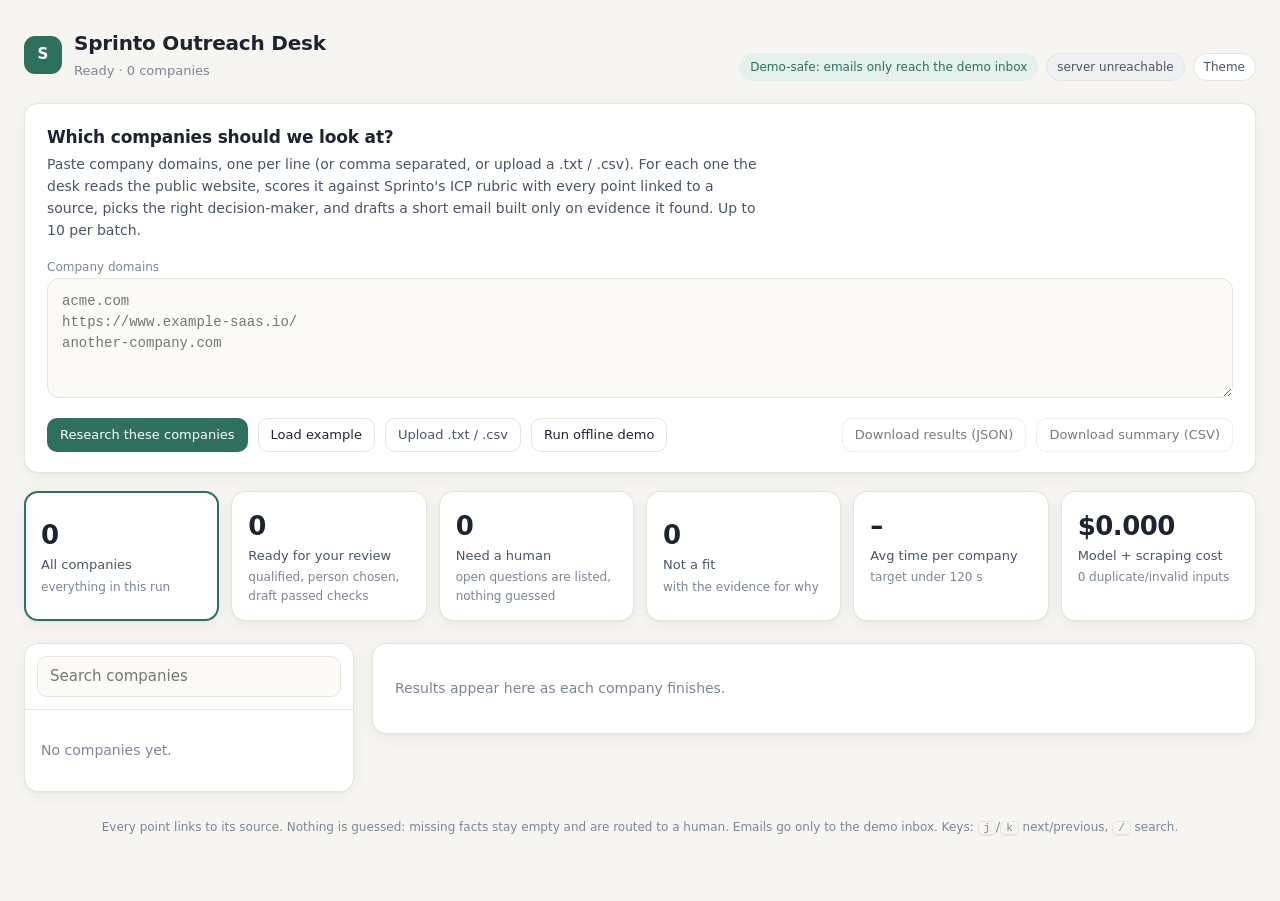
==== public/index.html @ 4448ebda "Web app for submission: FastAPI API + review desk UI, Vercel config, serverless-safe Gmail and Hunte" ====
<!doctype html>
<html lang="en">
<head>
<meta charset="utf-8">
<meta name="viewport" content="width=device-width, initial-scale=1">
<title>Sprinto Outreach Desk</title>
<meta name="description" content="Evidence-first cold outreach for Sprinto: qualify SaaS companies, find the decision-maker, draft a sourced email.">
<link rel="stylesheet" href="desk.css">
</head>
<body>
<div class="wrap">
  <header class="top">
    <div class="brand"><div class="mark" aria-hidden="true">S</div>
      <div><h1>Sprinto Outreach Desk</h1><p id="sub">Evidence-first prospecting for SOC 2 / ISO 27001 / GDPR automation</p></div></div>
    <div class="meta"><span class="tag safe">Demo-safe: emails only reach the demo inbox</span>
      <span class="tag" id="svc">checking services…</span>
      <button class="theme" id="theme" type="button">Theme</button></div>
  </header>

  <section class="intake" aria-labelledby="intake-h">
    <h2 id="intake-h">Which companies should we look at?</h2>
    <p class="lead">Paste company domains, one per line (or comma separated, or upload a .txt / .csv). For each one the desk reads
      the public website, scores it against Sprinto's ICP rubric with every point linked to a source, picks the right
      decision-maker, and drafts a short email built only on evidence it found. Up to <span id="maxd">10</span> per batch.</p>
    <label for="domains" class="small">Company domains</label>
    <textarea id="domains" spellcheck="false" placeholder="acme.com&#10;https://www.example-saas.io/&#10;another-company.com"></textarea>
    <div class="controls">
      <button class="btn primary" type="button" id="run">Research these companies</button>
      <button class="btn" type="button" id="example">Load example</button>
      <label class="file btn" for="file">Upload .txt / .csv<input id="file" type="file" accept=".txt,.csv,text/plain,text/csv" hidden></label>
      <button class="btn" type="button" id="demo" title="Fictional fixture companies, recorded model output: zero API calls">Run offline demo</button>
      <span style="flex:1"></span>
      <button class="btn" type="button" id="dl-json" disabled>Download results (JSON)</button>
      <button class="btn" type="button" id="dl-csv" disabled>Download summary (CSV)</button>
    </div>
    <div class="progress" id="progress"><div></div></div>
    <div class="notice" id="notice" role="status"></div>
  </section>

  <section class="cards" id="cards" aria-label="Summary"></section>
  <div class="layout">
    <nav class="list" aria-label="Companies">
      <div class="search"><input id="q" type="search" placeholder="Search companies" aria-label="Search companies"></div>
      <div id="items"></div>
    </nav>
    <main class="detail" id="detail" aria-live="polite"></main>
  </div>
  <footer>Every point links to its source. Nothing is guessed: missing facts stay empty and are routed to a human.
    Emails go only to the demo inbox. Keys: <span class="kbd">j</span>/<span class="kbd">k</span> next/previous,
    <span class="kbd">/</span> search.</footer>
</div>
<script src="desk.js"></script>
<script src="app.js"></script>
</body>
</html>
---- public/desk.css ----
:root{
  --bg:#f7f5f1; --panel:#ffffff; --panel-2:#fbfaf7; --ink:#1d2430; --ink-2:#4a5565; --ink-3:#7c8695;
  --line:#e8e4dc; --line-2:#f0ede7; --accent:#2f6f5e; --accent-soft:#e3f0eb;
  --good:#2f7a4f; --good-soft:#e5f3ea; --warn:#a0620d; --warn-soft:#fbf0dc; --bad:#a2423d; --bad-soft:#f8e6e4;
  --muted:#6b7280; --muted-soft:#eef0f2; --info:#355f9a; --info-soft:#e6eef9;
  --shadow:0 1px 2px rgba(30,30,20,.04),0 4px 16px rgba(30,30,20,.05);
  --radius:14px; --serif:"Iowan Old Style","Palatino Linotype",Palatino,Georgia,serif;
  --sans:Inter,"Segoe UI Variable","Segoe UI",system-ui,-apple-system,Roboto,Helvetica,Arial,sans-serif;
  --mono:"Cascadia Code",ui-monospace,SFMono-Regular,Menlo,Consolas,monospace;
}
@media (prefers-color-scheme: dark){ :root:not([data-theme="light"]){
  --bg:#14171c; --panel:#1b1f26; --panel-2:#20252d; --ink:#e8eaee; --ink-2:#b4bac4; --ink-3:#8790a0;
  --line:#2b313b; --line-2:#252a33; --accent:#6cc2a6; --accent-soft:#1f3a33;
  --good:#7fd19e; --good-soft:#1d3427; --warn:#f0b65a; --warn-soft:#3a2d17; --bad:#f08f88; --bad-soft:#3d2321;
  --muted:#9aa3b2; --muted-soft:#262b33; --info:#8fb5ec; --info-soft:#1f2b3d; --shadow:none; } }
:root[data-theme="dark"]{
  --bg:#14171c; --panel:#1b1f26; --panel-2:#20252d; --ink:#e8eaee; --ink-2:#b4bac4; --ink-3:#8790a0;
  --line:#2b313b; --line-2:#252a33; --accent:#6cc2a6; --accent-soft:#1f3a33;
  --good:#7fd19e; --good-soft:#1d3427; --warn:#f0b65a; --warn-soft:#3a2d17; --bad:#f08f88; --bad-soft:#3d2321;
  --muted:#9aa3b2; --muted-soft:#262b33; --info:#8fb5ec; --info-soft:#1f2b3d; --shadow:none; }
*{box-sizing:border-box}
html,body{margin:0;background:var(--bg);color:var(--ink);font:15px/1.55 var(--sans);-webkit-font-smoothing:antialiased}
a{color:var(--accent);text-decoration:none} a:hover{text-decoration:underline}
.wrap{max-width:1320px;margin:0 auto;padding:28px 24px 64px}
header.top{display:flex;align-items:flex-end;justify-content:space-between;gap:16px;flex-wrap:wrap;margin-bottom:22px}
.brand{display:flex;gap:12px;align-items:center}
.mark{width:38px;height:38px;border-radius:11px;background:var(--accent);display:grid;place-items:center;color:#fff;font-weight:700}
.brand h1{font-size:20px;margin:0;letter-spacing:-.01em}
.brand p{margin:2px 0 0;color:var(--ink-3);font-size:13px}
.meta{display:flex;gap:8px;flex-wrap:wrap;align-items:center}
.tag{font-size:12px;padding:4px 10px;border-radius:999px;background:var(--muted-soft);color:var(--ink-2);border:1px solid var(--line)}
.tag.safe{background:var(--accent-soft);color:var(--accent);border-color:transparent}
button.theme{font:inherit;font-size:12px;padding:4px 10px;border-radius:999px;border:1px solid var(--line);background:var(--panel);color:var(--ink-2);cursor:pointer}
.cards{display:grid;grid-template-columns:repeat(auto-fit,minmax(150px,1fr));gap:12px;margin-bottom:22px}
@media (max-width:520px){.wrap{padding:20px 16px 48px}.cards{grid-template-columns:1fr 1fr;gap:10px}.card{padding:12px}
  .card .n{font-size:22px}.panel{padding:16px}.verdict{grid-template-columns:1fr}.letter{padding:16px;font-size:15.5px}}
.card{background:var(--panel);border:1px solid var(--line);border-radius:var(--radius);padding:14px 16px;box-shadow:var(--shadow);cursor:pointer;text-align:left;font:inherit;color:inherit}
.card.static{cursor:default}
.card[aria-pressed="true"]{outline:2px solid var(--accent);outline-offset:-2px}
.card .n{font-size:26px;font-weight:650;letter-spacing:-.02em}
.card .l{font-size:13px;color:var(--ink-2)}
.card .s{font-size:12px;color:var(--ink-3);margin-top:2px}
.layout{display:grid;grid-template-columns:330px 1fr;gap:18px;align-items:start}
@media (max-width:900px){.layout{grid-template-columns:1fr}.list{position:static}}
.list{background:var(--panel);border:1px solid var(--line);border-radius:var(--radius);box-shadow:var(--shadow);overflow:hidden;position:sticky;top:16px}
.list .search{padding:12px;border-bottom:1px solid var(--line)}
.list input{width:100%;font:inherit;padding:8px 12px;border-radius:10px;border:1px solid var(--line);background:var(--panel-2);color:var(--ink)}
.item{display:flex;gap:12px;align-items:center;padding:12px 14px;border:0;border-bottom:1px solid var(--line-2);cursor:pointer;width:100%;background:none;border-left:3px solid transparent;font:inherit;color:inherit;text-align:left}
.item:hover{background:var(--panel-2)}
.item[aria-current="true"]{background:var(--panel-2);border-left-color:var(--accent)}
.item .nm{font-weight:600;font-size:14px}
.item .dm{font-size:12px;color:var(--ink-3)}
.ring{--p:0;width:40px;height:40px;border-radius:50%;flex:none;display:grid;place-items:center;font-size:12px;font-weight:650;
  background:conic-gradient(var(--rc,var(--accent)) calc(var(--p)*1%),var(--line-2) 0)}
.ring span{width:30px;height:30px;border-radius:50%;background:var(--panel);display:grid;place-items:center}
.pill{display:inline-flex;align-items:center;gap:6px;font-size:12px;font-weight:600;padding:3px 10px;border-radius:999px;white-space:nowrap}
.pill::before{content:"";width:7px;height:7px;border-radius:50%;background:currentColor;opacity:.85}
.g{background:var(--good-soft);color:var(--good)} .w{background:var(--warn-soft);color:var(--warn)}
.b{background:var(--bad-soft);color:var(--bad)} .m{background:var(--muted-soft);color:var(--muted)} .i{background:var(--info-soft);color:var(--info)}
.detail{display:flex;flex-direction:column;gap:16px;min-width:0}
.panel{background:var(--panel);border:1px solid var(--line);border-radius:var(--radius);box-shadow:var(--shadow);padding:20px 22px}
.panel h2{font-size:13px;text-transform:uppercase;letter-spacing:.08em;color:var(--ink-3);margin:0 0 12px;font-weight:650}
.verdict{display:grid;grid-template-columns:auto 1fr;gap:20px;align-items:center}
.verdict .big{--p:0;width:92px;height:92px;border-radius:50%;display:grid;place-items:center;background:conic-gradient(var(--rc,var(--accent)) calc(var(--p)*1%),var(--line-2) 0)}
.verdict .big span{width:74px;height:74px;border-radius:50%;background:var(--panel);display:grid;place-items:center;font-size:24px;font-weight:700;letter-spacing:-.02em}
.verdict .big small{display:block;font-size:11px;color:var(--ink-3);font-weight:500;margin-top:-4px}
.verdict h3{margin:0 0 4px;font-size:22px;letter-spacing:-.015em}
.verdict .why{color:var(--ink-2);margin:6px 0 10px;max-width:70ch}
.next{display:flex;gap:10px;align-items:flex-start;background:var(--panel-2);border:1px solid var(--line);border-radius:12px;padding:10px 12px;font-size:14px}
.next b{white-space:nowrap}
.bars{display:flex;flex-direction:column;gap:12px}
.bar{display:grid;grid-template-columns:160px 1fr 56px;gap:12px;align-items:center}
@media (max-width:640px){.bar{grid-template-columns:1fr 52px}.bar .track{grid-column:1/-1;order:3}}
.bar .lbl{font-size:14px;font-weight:600}
.bar .lbl small{display:block;font-weight:400;color:var(--ink-3);font-size:12px}
.track{height:10px;background:var(--line-2);border-radius:999px;overflow:hidden}
.fill{height:100%;border-radius:999px;background:var(--accent)}
.pts{font-variant-numeric:tabular-nums;text-align:right;font-weight:650;font-size:14px}
.reason{grid-column:2/-1;font-size:13px;color:var(--ink-2);margin-top:-6px}
@media (max-width:640px){.reason{grid-column:1/-1}}
.src{font-size:12px;word-break:break-all}
.ev{display:grid;gap:10px}
.evc{border:1px solid var(--line);border-radius:12px;padding:12px 14px;background:var(--panel-2)}
.evc .top{display:flex;gap:8px;align-items:center;flex-wrap:wrap;margin-bottom:4px}
.evc .txt{font-size:14px}
.evc q{display:block;font-family:var(--serif);color:var(--ink-2);margin-top:6px;font-style:italic;quotes:"\201C" "\201D"}
.small{font-size:12px;color:var(--ink-3)}
.timeline{list-style:none;margin:0;padding:0;position:relative}
.timeline li{position:relative;padding:0 0 16px 26px}
.timeline li::before{content:"";position:absolute;left:7px;top:6px;bottom:-6px;width:2px;background:var(--line)}
.timeline li:last-child::before{display:none}
.timeline li::after{content:"";position:absolute;left:2px;top:4px;width:12px;height:12px;border-radius:50%;background:var(--panel);border:2px solid var(--accent)}
.timeline .rt{font-weight:600;font-size:14px}
.chips{display:flex;gap:6px;flex-wrap:wrap;margin-top:4px}
.chip{font-size:12px;padding:2px 8px;border-radius:8px;background:var(--muted-soft);color:var(--ink-2);border:1px solid var(--line)}
.chip.miss{background:var(--warn-soft);color:var(--warn);border-color:transparent}
.chip.ok{background:var(--good-soft);color:var(--good);border-color:transparent}
table{width:100%;border-collapse:collapse;font-size:13px}
th,td{text-align:left;padding:8px 10px;border-bottom:1px solid var(--line-2);vertical-align:top}
th{font-size:11px;text-transform:uppercase;letter-spacing:.06em;color:var(--ink-3);font-weight:650}
td.num{text-align:right;font-variant-numeric:tabular-nums}
.tablewrap{overflow-x:auto}
.person{display:flex;gap:14px;align-items:center;margin-bottom:10px}
.avatar{width:48px;height:48px;border-radius:50%;background:var(--accent-soft);color:var(--accent);display:grid;place-items:center;font-weight:700;font-size:17px;flex:none}
.person .pn{font-size:17px;font-weight:650}
.person .pt{color:var(--ink-2);font-size:14px}
.letter{background:var(--panel-2);border:1px solid var(--line);border-radius:14px;padding:22px 26px;font-family:var(--serif);font-size:16.5px;line-height:1.7;color:var(--ink);max-width:68ch}
.letter .hdr{font-family:var(--sans);font-size:13px;color:var(--ink-3);border-bottom:1px dashed var(--line);padding-bottom:10px;margin-bottom:14px;line-height:1.6}
.letter .hdr b{color:var(--ink-2);font-weight:600}
.letter .body{white-space:pre-wrap}
.row{display:flex;gap:10px;align-items:center;flex-wrap:wrap}
.btn{font:inherit;font-size:13px;padding:6px 12px;border-radius:10px;border:1px solid var(--line);background:var(--panel);color:var(--ink);cursor:pointer}
.btn:hover{border-color:var(--accent)}
.guard{display:flex;gap:8px;align-items:center;font-size:13px}
.flags{display:grid;gap:8px}
.flag{display:flex;gap:10px;align-items:flex-start;font-size:14px}
.flag code{font-family:var(--mono);font-size:11.5px;background:var(--muted-soft);padding:1px 6px;border-radius:6px;color:var(--ink-2)}
.empty{color:var(--ink-3);font-size:14px}
.two{display:grid;grid-template-columns:1fr 1fr;gap:16px} @media (max-width:1100px){.two{grid-template-columns:1fr}}
details summary{cursor:pointer;color:var(--ink-2);font-size:13px;margin-top:8px}
.kbd{font-family:var(--mono);font-size:11px;border:1px solid var(--line);border-bottom-width:2px;border-radius:5px;padding:0 5px;color:var(--ink-3)}
footer{margin-top:26px;color:var(--ink-3);font-size:12px;text-align:center}
:focus-visible{outline:2px solid var(--accent);outline-offset:2px}
@media print{.list,.cards,header .meta{display:none}.layout{grid-template-columns:1fr}.panel{box-shadow:none;break-inside:avoid}}
/* --- live app additions --- */
.btn.primary{background:var(--accent);color:#fff;border-color:transparent}
.btn.primary:hover{filter:brightness(1.05)}
.btn:disabled{opacity:.6;cursor:progress}
@keyframes spin{to{transform:rotate(360deg)}}
.ring.spin,.big.spin{animation:spin 1.1s linear infinite}
.intake{background:var(--panel);border:1px solid var(--line);border-radius:var(--radius);box-shadow:var(--shadow);padding:20px 22px;margin-bottom:18px}
.intake h2{font-size:17px;margin:0 0 4px;letter-spacing:-.01em}
.intake p.lead{margin:0 0 14px;color:var(--ink-2);font-size:14px;max-width:80ch}
.intake textarea{width:100%;min-height:120px;font:14px/1.5 var(--mono);padding:12px 14px;border-radius:12px;border:1px solid var(--line);background:var(--panel-2);color:var(--ink);resize:vertical}
.intake .controls{display:flex;gap:10px;align-items:center;flex-wrap:wrap;margin-top:12px}
.intake label.check{display:flex;gap:8px;align-items:center;font-size:13px;color:var(--ink-2)}
.intake .file{font-size:13px;color:var(--ink-2)}
.notice{border-radius:12px;padding:10px 14px;font-size:14px;margin-top:12px;display:none}
.notice.show{display:block}
.notice.err{background:var(--bad-soft);color:var(--bad)}
.notice.warn{background:var(--warn-soft);color:var(--warn)}
.notice.ok{background:var(--good-soft);color:var(--good)}
.status-strip{display:flex;gap:8px;flex-wrap:wrap;margin-top:12px}
.progress{height:6px;border-radius:999px;background:var(--line-2);overflow:hidden;margin-top:12px;display:none}
.progress.show{display:block}
.progress div{height:100%;background:var(--accent);width:0;transition:width .3s}
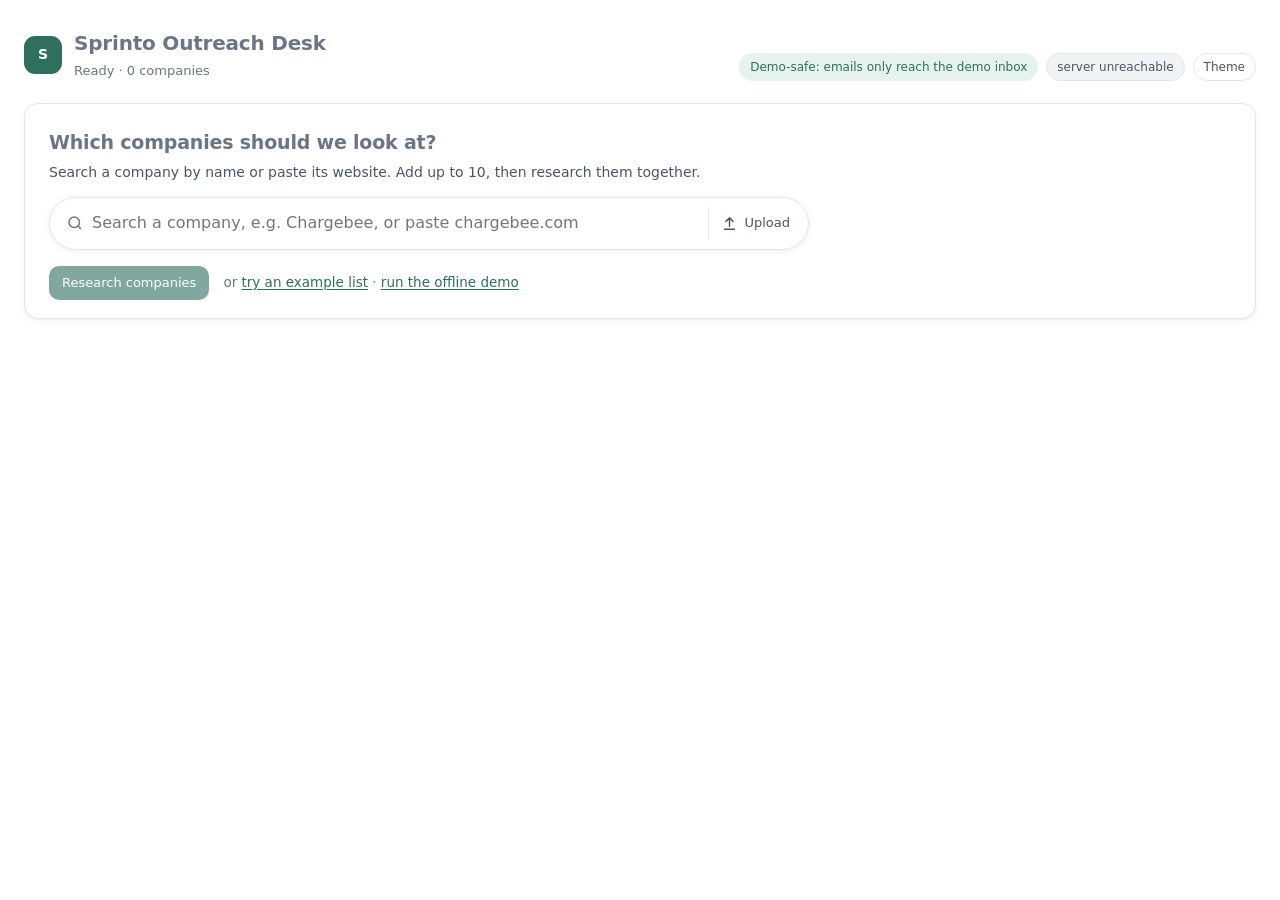
==== commit b534e1bb: "Search-style intake: company name lookup, links, upload icon, quiet demo link - /api/resolve: links " ====
--- a/public/index.html
+++ b/public/index.html
@@ -19,23 +19,36 @@
 
   <section class="intake" aria-labelledby="intake-h">
     <h2 id="intake-h">Which companies should we look at?</h2>
-    <p class="lead">Paste company domains, one per line (or comma separated, or upload a .txt / .csv). For each one the desk reads
-      the public website, scores it against Sprinto's ICP rubric with every point linked to a source, picks the right
-      decision-maker, and drafts a short email built only on evidence it found. Up to <span id="maxd">10</span> per batch.</p>
-    <label for="domains" class="small">Company domains</label>
-    <textarea id="domains" spellcheck="false" placeholder="acme.com&#10;https://www.example-saas.io/&#10;another-company.com"></textarea>
-    <div class="controls">
-      <button class="btn primary" type="button" id="run">Research these companies</button>
-      <button class="btn" type="button" id="example">Load example</button>
-      <label class="file btn" for="file">Upload .txt / .csv<input id="file" type="file" accept=".txt,.csv,text/plain,text/csv" hidden></label>
-      <button class="btn" type="button" id="demo" title="Fictional fixture companies, recorded model output: zero API calls">Run offline demo</button>
-      <span style="flex:1"></span>
-      <button class="btn" type="button" id="dl-json" disabled>Download results (JSON)</button>
-      <button class="btn" type="button" id="dl-csv" disabled>Download summary (CSV)</button>
+    <p class="lead">Search a company by name or paste its website. Add up to <span id="maxd">10</span>, then research them together.</p>
+    <div class="sbox-wrap">
+      <div class="sbox">
+        <svg class="sico" viewBox="0 0 24 24" aria-hidden="true"><circle cx="11" cy="11" r="7"/><path d="M20 20l-4.2-4.2"/></svg>
+        <input id="search" type="text" autocomplete="off" spellcheck="false"
+               placeholder="Search a company, e.g. Chargebee, or paste chargebee.com"
+               role="combobox" aria-expanded="false" aria-controls="suggest" aria-autocomplete="list" aria-label="Search a company or paste a link">
+        <button class="sclear" id="sclear" type="button" aria-label="Clear" hidden>&times;</button>
+        <label class="supload" for="file" title="Upload a .txt or .csv list">
+          <svg viewBox="0 0 24 24" aria-hidden="true"><path d="M12 16V4M7 9l5-5 5 5M5 20h14"/></svg>
+          <span>Upload</span><input id="file" type="file" accept=".txt,.csv,text/plain,text/csv" hidden></label>
+      </div>
+      <ul class="suggest" id="suggest" role="listbox" hidden></ul>
+    </div>
+    <div class="queue" id="queue" aria-live="polite"></div>
+    <div class="intake-actions">
+      <button class="btn primary" type="button" id="run" disabled>Research companies</button>
+      <span class="quiet">or <button class="linkbtn" type="button" id="example">try an example list</button>
+        &middot; <button class="linkbtn" type="button" id="demo" title="Fictional companies, recorded model output: zero API calls">run the offline demo</button></span>
     </div>
     <div class="progress" id="progress"><div></div></div>
     <div class="notice" id="notice" role="status"></div>
   </section>
+
+  <div class="results-bar" id="results-bar" hidden>
+    <span class="small" id="results-title"></span>
+    <span style="flex:1"></span>
+    <button class="btn" type="button" id="dl-json">Download results (JSON)</button>
+    <button class="btn" type="button" id="dl-csv">Download summary (CSV)</button>
+  </div>
 
   <section class="cards" id="cards" aria-label="Summary"></section>
   <div class="layout">
--- a/public/desk.css
+++ b/public/desk.css
@@ -1,19 +1,16 @@
 :root{
-  --bg:#f7f5f1; --panel:#ffffff; --panel-2:#fbfaf7; --ink:#1d2430; --ink-2:#4a5565; --ink-3:#7c8695;
-  --line:#e8e4dc; --line-2:#f0ede7; --accent:#2f6f5e; --accent-soft:#e3f0eb;
-  --good:#2f7a4f; --good-soft:#e5f3ea; --warn:#a0620d; --warn-soft:#fbf0dc; --bad:#a2423d; --bad-soft:#f8e6e4;
-  --muted:#6b7280; --muted-soft:#eef0f2; --info:#355f9a; --info-soft:#e6eef9;
-  --shadow:0 1px 2px rgba(30,30,20,.04),0 4px 16px rgba(30,30,20,.05);
+  --bg:#ffffff; --panel:#ffffff; --panel-2:#f8f9fb; --ink:#1d2430; --ink-2:#4a5565; --ink-3:#6b7585;
+  --line:#e3e6eb; --line-2:#eef0f3; --accent:#2f6f5e; --accent-soft:#e6f2ee;
+  --good:#2f7a4f; --good-soft:#e7f4ec; --warn:#a0620d; --warn-soft:#fdf3e1; --bad:#a2423d; --bad-soft:#fbeaea;
+  --muted:#6b7280; --muted-soft:#f1f3f5; --info:#355f9a; --info-soft:#eaf1fb;
+  --shadow:0 1px 2px rgba(16,24,40,.04),0 2px 8px rgba(16,24,40,.04);
   --radius:14px; --serif:"Iowan Old Style","Palatino Linotype",Palatino,Georgia,serif;
   --sans:Inter,"Segoe UI Variable","Segoe UI",system-ui,-apple-system,Roboto,Helvetica,Arial,sans-serif;
   --mono:"Cascadia Code",ui-monospace,SFMono-Regular,Menlo,Consolas,monospace;
 }
-@media (prefers-color-scheme: dark){ :root:not([data-theme="light"]){
-  --bg:#14171c; --panel:#1b1f26; --panel-2:#20252d; --ink:#e8eaee; --ink-2:#b4bac4; --ink-3:#8790a0;
-  --line:#2b313b; --line-2:#252a33; --accent:#6cc2a6; --accent-soft:#1f3a33;
-  --good:#7fd19e; --good-soft:#1d3427; --warn:#f0b65a; --warn-soft:#3a2d17; --bad:#f08f88; --bad-soft:#3d2321;
-  --muted:#9aa3b2; --muted-soft:#262b33; --info:#8fb5ec; --info-soft:#1f2b3d; --shadow:none; } }
-:root[data-theme="dark"]{
+/* White/light is the default regardless of OS setting; the Theme button switches to dark. */
+:root{color-scheme:light}
+:root[data-theme="dark"]{color-scheme:dark;
   --bg:#14171c; --panel:#1b1f26; --panel-2:#20252d; --ink:#e8eaee; --ink-2:#b4bac4; --ink-3:#8790a0;
   --line:#2b313b; --line-2:#252a33; --accent:#6cc2a6; --accent-soft:#1f3a33;
   --good:#7fd19e; --good-soft:#1d3427; --warn:#f0b65a; --warn-soft:#3a2d17; --bad:#f08f88; --bad-soft:#3d2321;
@@ -144,3 +141,108 @@
 .progress{height:6px;border-radius:999px;background:var(--line-2);overflow:hidden;margin-top:12px;display:none}
 .progress.show{display:block}
 .progress div{height:100%;background:var(--accent);width:0;transition:width .3s}
+/* let grid/flex children shrink on very narrow screens (no horizontal page scroll) */
+.verdict>*,.two>*,.layout>*,.detail>*{min-width:0}
+.pill{max-width:100%;overflow:hidden;text-overflow:ellipsis}
+.verdict h3{overflow-wrap:anywhere}
+
+/* --- follow-up agent: state object at every checkpoint --- */
+.fu-ctl{background:var(--panel-2);border:1px solid var(--line);border-radius:12px;padding:12px 14px;margin:6px 0 14px}
+.fu-ctl textarea{flex:1;min-width:220px;font:14px/1.45 var(--sans);padding:8px 10px;border-radius:10px;border:1px solid var(--line);background:var(--panel);color:var(--ink);resize:vertical}
+.fu-table{border-collapse:separate;border-spacing:0;min-width:860px;font-size:13px}
+.fu-table thead th{background:#14233b;color:#fff;text-transform:none;letter-spacing:0;font-size:12.5px;font-weight:650;text-align:center;padding:10px 8px;border:0}
+.fu-table thead th:first-child{border-top-left-radius:12px;text-align:left}
+.fu-table thead th:last-child{border-top-right-radius:12px}
+.fu-table thead th span.fu-ico{display:block;font-size:16px;line-height:1;margin-bottom:4px;opacity:.9}
+.fu-table thead th.fu-step span{font-weight:400;opacity:.8}
+.fu-table td{text-align:center;vertical-align:middle;padding:7px 6px;border-bottom:1px solid var(--line-2)}
+.fu-table td.fu-step{text-align:left;display:flex;gap:10px;align-items:center;min-width:220px}
+.fu-n{width:24px;height:24px;border-radius:50%;background:var(--info-soft);color:var(--info);display:grid;place-items:center;font-weight:700;font-size:12px;flex:none}
+.fu-cell{display:inline-block;min-width:84px;padding:5px 10px;border-radius:8px;background:var(--muted-soft);color:var(--ink-2);font-variant-numeric:tabular-nums}
+.fu-cell.on{background:#dff3e4;color:#1f6a3d;font-weight:700}
+.fu-det td{text-align:left;color:var(--ink-3);font-size:12px;padding:0 6px 8px;border-bottom:1px solid var(--line-2)}
+.fu-final{display:flex;gap:14px;flex-wrap:wrap;align-items:center;margin-top:12px;font-size:12.5px;color:var(--ink-2)}
+.fu-final>span:last-child{background:#eef8f0;border-radius:10px;padding:8px 12px;flex:1}
+.fu-legend .fu-cell{min-width:22px;padding:3px 8px;margin-right:4px}
+
+/* --- score <- evidence -> inference flow --- */
+.fl{display:flex;flex-direction:column;gap:14px}
+.fl-row{display:grid;grid-template-columns:200px 22px minmax(0,1.35fr) 22px minmax(0,1fr);gap:10px;align-items:start;
+  padding:14px;border:1px solid var(--line);border-radius:14px;background:var(--panel)}
+.fl-k{font-size:11px;text-transform:uppercase;letter-spacing:.07em;color:var(--ink-3);font-weight:650;margin-bottom:6px}
+.fl-score .lbl{font-weight:650;font-size:14px}
+.fl-score .lbl small{display:block;font-weight:400;color:var(--ink-3);font-size:12px}
+.fl-score .pts{font-size:26px;font-weight:700;letter-spacing:-.02em;margin:6px 0 4px;text-align:left}
+.fl-score .pts span{font-size:14px;color:var(--ink-3);font-weight:500}
+.fl-score .track{margin-bottom:6px}
+.fl-arrow{color:var(--ink-3);font-size:18px;text-align:center;padding-top:26px}
+.fl-col{min-width:0;display:flex;flex-direction:column;gap:8px}
+.fl-col .fl-k{margin-bottom:0}
+.fl-ev{border:1px solid var(--line);border-radius:10px;padding:9px 11px;background:var(--panel-2)}
+.fl-ev.on{border-color:#bfe3c9;background:#f3fbf5}
+.fl-ev .top{display:flex;gap:6px;flex-wrap:wrap;align-items:center;margin-bottom:4px}
+.fl-ev .txt{font-size:13.5px}
+.fl-ev q{display:block;font-family:var(--serif);color:var(--ink-2);font-style:italic;font-size:13.5px;margin-top:4px}
+.fl-why{margin-top:4px}
+.fl-inf{background:var(--info-soft);color:var(--ink);border-radius:10px;padding:10px 12px;font-size:13.5px;line-height:1.5}
+.fl-decision{display:grid;grid-template-columns:180px 22px minmax(0,1fr) 22px 200px;gap:10px;align-items:start;margin-top:16px;
+  padding:14px;border-radius:14px;background:var(--panel-2);border:1px solid var(--line)}
+.fl-step.grow{min-width:0}
+.fl-big{font-size:30px;font-weight:700;letter-spacing:-.02em}
+.fl-big span{font-size:14px;color:var(--ink-3);font-weight:500}
+.fl-gates{list-style:none;margin:0;padding:0;display:grid;gap:4px;font-size:13.5px}
+.fl-gates li.ok span:first-child{color:var(--good);font-weight:700}
+.fl-gates li.no{color:var(--bad)}
+.fl-gates li.no span:first-child{font-weight:700}
+@media (max-width:900px){
+  .fl-row,.fl-decision{grid-template-columns:1fr}
+  .fl-arrow{padding-top:0;transform:rotate(90deg);height:14px}
+}
+
+/* --- human decision --- */
+.panel.review{border-color:#f0d9b5;background:#fffbf3}
+.panel.review textarea{width:100%;font:14px/1.45 var(--sans);padding:10px 12px;border-radius:10px;border:1px solid var(--line);background:var(--panel);color:var(--ink);resize:vertical}
+.panel.override.ok{border-color:#bfe3c9;background:#f3fbf5}
+.panel.override.no{border-color:#f0c9c6;background:#fdf5f4}
+
+/* --- search-style intake --- */
+.intake{padding:24px 24px 18px}
+.intake h2{font-size:19px}
+.sbox-wrap{position:relative;max-width:760px}
+.sbox{display:flex;align-items:center;gap:8px;border:1px solid var(--line);border-radius:999px;padding:6px 6px 6px 16px;
+  background:var(--panel);box-shadow:0 1px 6px rgba(32,33,36,.08);transition:box-shadow .15s,border-color .15s}
+.sbox:focus-within{box-shadow:0 2px 10px rgba(32,33,36,.16);border-color:#cfd5dd}
+.sico{width:18px;height:18px;fill:none;stroke:var(--ink-3);stroke-width:2;flex:none}
+.sbox input{flex:1;min-width:0;border:0;outline:0;background:transparent;font:16px/1.4 var(--sans);color:var(--ink);padding:8px 0}
+.sclear{border:0;background:none;font-size:22px;line-height:1;color:var(--ink-3);cursor:pointer;padding:0 6px}
+.supload{display:flex;align-items:center;gap:6px;border-left:1px solid var(--line);padding:6px 12px 6px 12px;margin-left:2px;
+  color:var(--ink-2);font-size:13px;cursor:pointer;border-radius:0 999px 999px 0}
+.supload:hover{color:var(--accent)}
+.supload svg{width:17px;height:17px;fill:none;stroke:currentColor;stroke-width:2;stroke-linecap:round;stroke-linejoin:round}
+.suggest{position:absolute;left:0;right:0;top:calc(100% + 6px);z-index:20;list-style:none;margin:0;padding:6px 0;
+  background:var(--panel);border:1px solid var(--line);border-radius:16px;box-shadow:0 8px 24px rgba(32,33,36,.14);max-height:340px;overflow:auto}
+.suggest li{display:grid;grid-template-columns:auto 1fr auto;gap:2px 10px;padding:9px 16px;cursor:pointer;align-items:baseline}
+.suggest li[aria-selected="true"],.suggest li[data-i]:hover{background:var(--panel-2)}
+.sg-name{font-weight:600}
+.sg-dom{color:var(--accent);font-size:14px}
+.sg-src{font-size:11.5px;color:var(--good);justify-self:end}
+.sg-src.unv{color:var(--warn)}
+.sg-desc{grid-column:1/-1;font-size:12.5px;color:var(--ink-3)}
+.sg-msg{color:var(--ink-3);font-size:13.5px;cursor:default !important}
+.queue{display:flex;flex-wrap:wrap;gap:8px;margin:14px 0 0;max-width:760px}
+.queue:empty{display:none}
+.qchip{display:inline-flex;align-items:center;gap:6px;background:var(--accent-soft);color:var(--ink);border-radius:999px;padding:5px 6px 5px 12px;font-size:13.5px}
+.qchip b{font-weight:600}
+.qchip span{color:var(--ink-2)}
+.qchip.unv{background:var(--warn-soft)}
+.qchip em{font-style:normal;font-size:11px;color:var(--warn)}
+.qchip button{border:0;background:rgba(0,0,0,.06);width:20px;height:20px;border-radius:50%;cursor:pointer;color:var(--ink-2);line-height:1}
+.intake-actions{display:flex;align-items:center;gap:14px;flex-wrap:wrap;margin-top:16px}
+.quiet{font-size:13.5px;color:var(--ink-3)}
+.linkbtn{border:0;background:none;padding:0;font:inherit;color:var(--accent);cursor:pointer;text-decoration:underline;text-underline-offset:2px}
+.linkbtn:disabled{opacity:.5;cursor:default}
+.results-bar{display:flex;align-items:center;gap:10px;margin:0 0 12px}
+.results-bar[hidden]{display:none}
+@media (max-width:520px){.supload span{display:none}.sbox{padding-left:12px}}
+
+body.empty .cards,body.empty .layout,body.empty footer{display:none}
